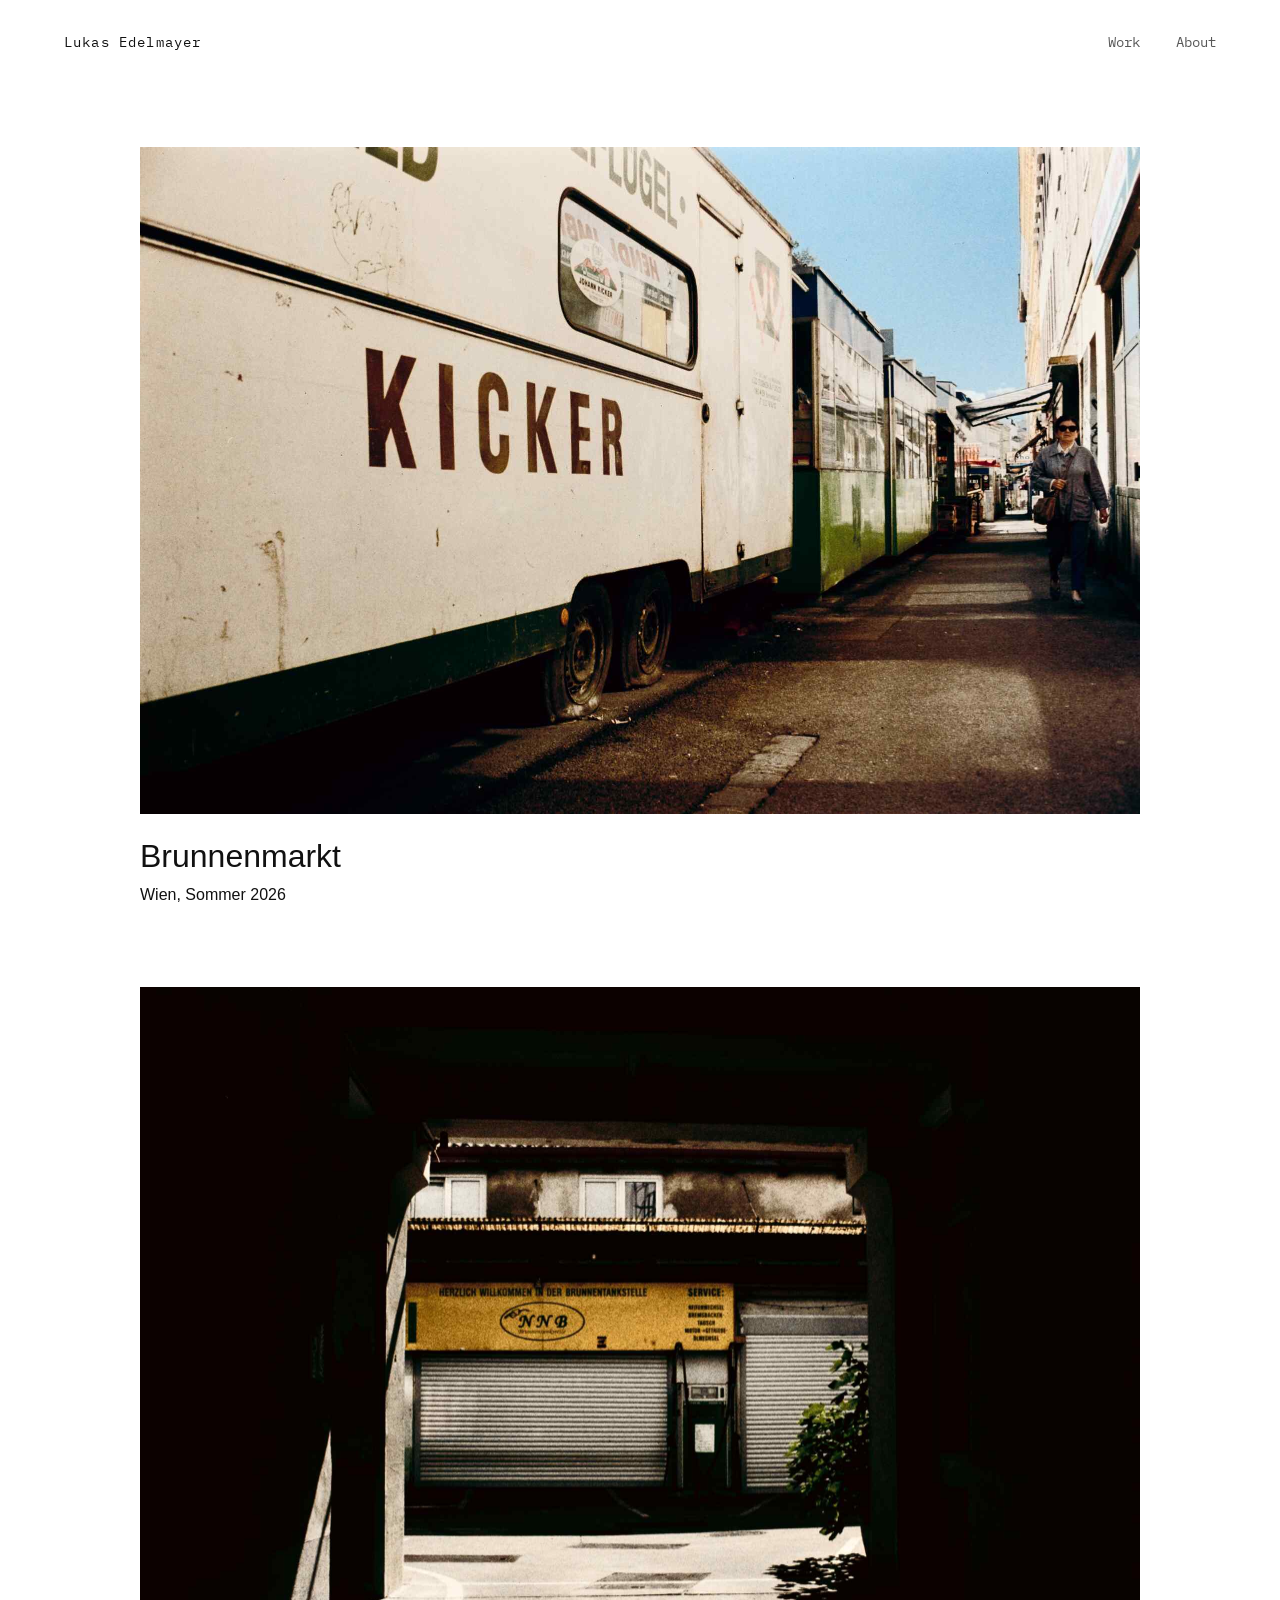
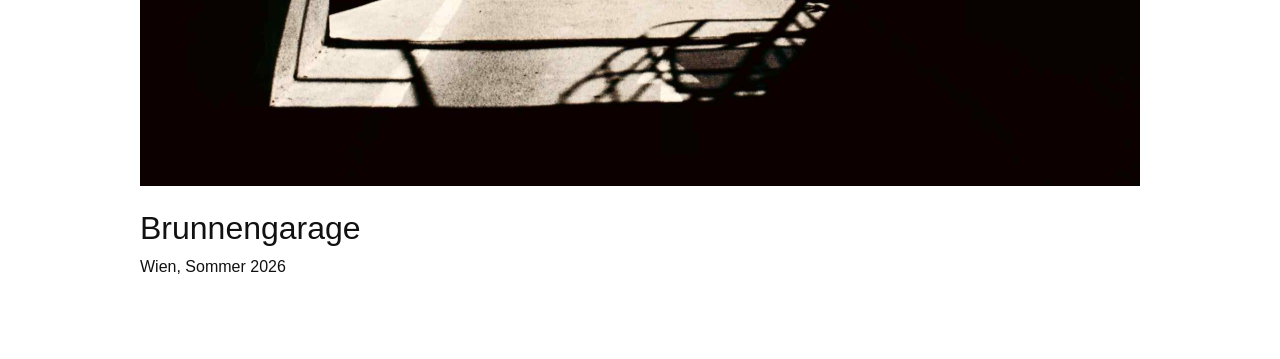
==== index.html @ fc18a234 "Brunnengarager" ====
<!DOCTYPE html>
<html lang="de">
<head>
    <meta charset="UTF-8">
    <meta name="viewport" content="width=device-width, initial-scale=1.0">

    <title>Lukas Edelmayer Fotografie   </title>

    <link rel="preconnect" href="https://fonts.googleapis.com">
    <link rel="preconnect" href="https://fonts.gstatic.com" crossorigin>

    <link href="https://fonts.googleapis.com/css2?family=IBM+Plex+Mono:wght@300;400;500&display=swap" rel="stylesheet">

    <link rel="stylesheet" href="css/style.css">
</head>



<body>

<header>
    <h1>Lukas Edelmayer</h1>

    <nav>
        <a href="#">Work</a>
        <a href="#">About</a>
    </nav>
</header>


<section class="project">
<div class="hero">
    <a href="Brunnenmarkt.html">
        <img src="images/hero.jpg" alt="Brunnenmarkt">
    </a>
</div>

<div class="project-info">
    <h2>Brunnenmarkt</h2>
    <p>
        Wien, Sommer 2026
    </p>
</div>
</section>

<section class="project">
<div class="hero">
    <a href="Brunnengarage.html">
        <img src="images/hero02.jpg" alt="Brunnengarage">
    </a>
</div>

<div class="project-info">
    <h2>Brunnengarage</h2>
    <p>
        Wien, Sommer 2026
    </p>
</div>
</section>

<script>
document.addEventListener('contextmenu', e => {
    e.preventDefault();
});

document.querySelectorAll('img').forEach(img => {
    img.setAttribute('draggable', 'false');

    img.addEventListener('dragstart', e => {
        e.preventDefault();
    });
});
</script>

</body>

</html>
---- css/style.css ----
* {
    margin: 0;
    padding: 0;
    box-sizing: border-box;
}

body {
    font-family: Helvetica, Arial, sans-serif;
    color: #111;
    background: #fff;
}

/* ---------- Header ---------- */

header {
    display: flex;
    justify-content: space-between;
    align-items: center;
    padding: 2rem 5vw;
}

header h1 {
    font-family: "IBM Plex Mono", monospace;
    font-size: 0.9rem;
    font-weight: 400;
    letter-spacing: 0.08em;
}

nav a {
    font-family: "IBM Plex Mono", monospace;
    font-size: 0.9rem;
    color: #111;
    text-decoration: none;
    opacity: 0.7;
    margin-left: 2rem;
    transition: opacity 0.2s ease;
}

nav a:hover {
    opacity: 1;
}

/* ---------- Allgemeine Bildregeln ---------- */

img {
    display: block;
    user-select: none;
    -webkit-user-drag: none;
}

/* ---------- Startseite ---------- */

.hero {
    width: min(1000px, 85%);
    margin: 4rem auto 1.5rem auto;
}

.hero img {
    width: 100%;
}

.project-info {
    width: min(1000px, 85%);
    margin: 0 auto 5rem auto;
}

.project-info h2 {
    font-size: 2rem;
    font-weight: 400;
    margin-bottom: 0.5rem;
}

.project-info p {
    font-size: 1rem;
    line-height: 1.5;
}

/* ---------- Intro / About ---------- */

.intro {
    width: min(800px, 85%);
    margin: 5rem auto 6rem auto;
}

.intro h2 {
    font-size: 2rem;
    font-weight: 400;
    margin-bottom: 0.75rem;
}

.intro p {
    font-size: 1rem;
    line-height: 1.7;
}

/* ---------- Projektseite ---------- */
.project-container {
    max-width: 900px;
    margin: 0 auto;
    padding: 2rem;
}

.project-header {
    margin-bottom: 4rem;
}

.gallery img {
    display: block;
    margin: 0 auto 3rem auto;
}

.landscape {
    width: 100%;
}

.portrait {
    width: auto;
    max-width: 80%;
    max-height: 85vh;
}

/* ---------- Links auf Bildern ---------- */

.hero a {
    display: block;
}

.hero img {
    transition: opacity 0.2s ease;
}

.hero a:hover img {
    opacity: 0.95;
}

@media (max-width: 768px) {

    .portrait {
        max-height: 80vh;
        max-width: 85%;
    }

}
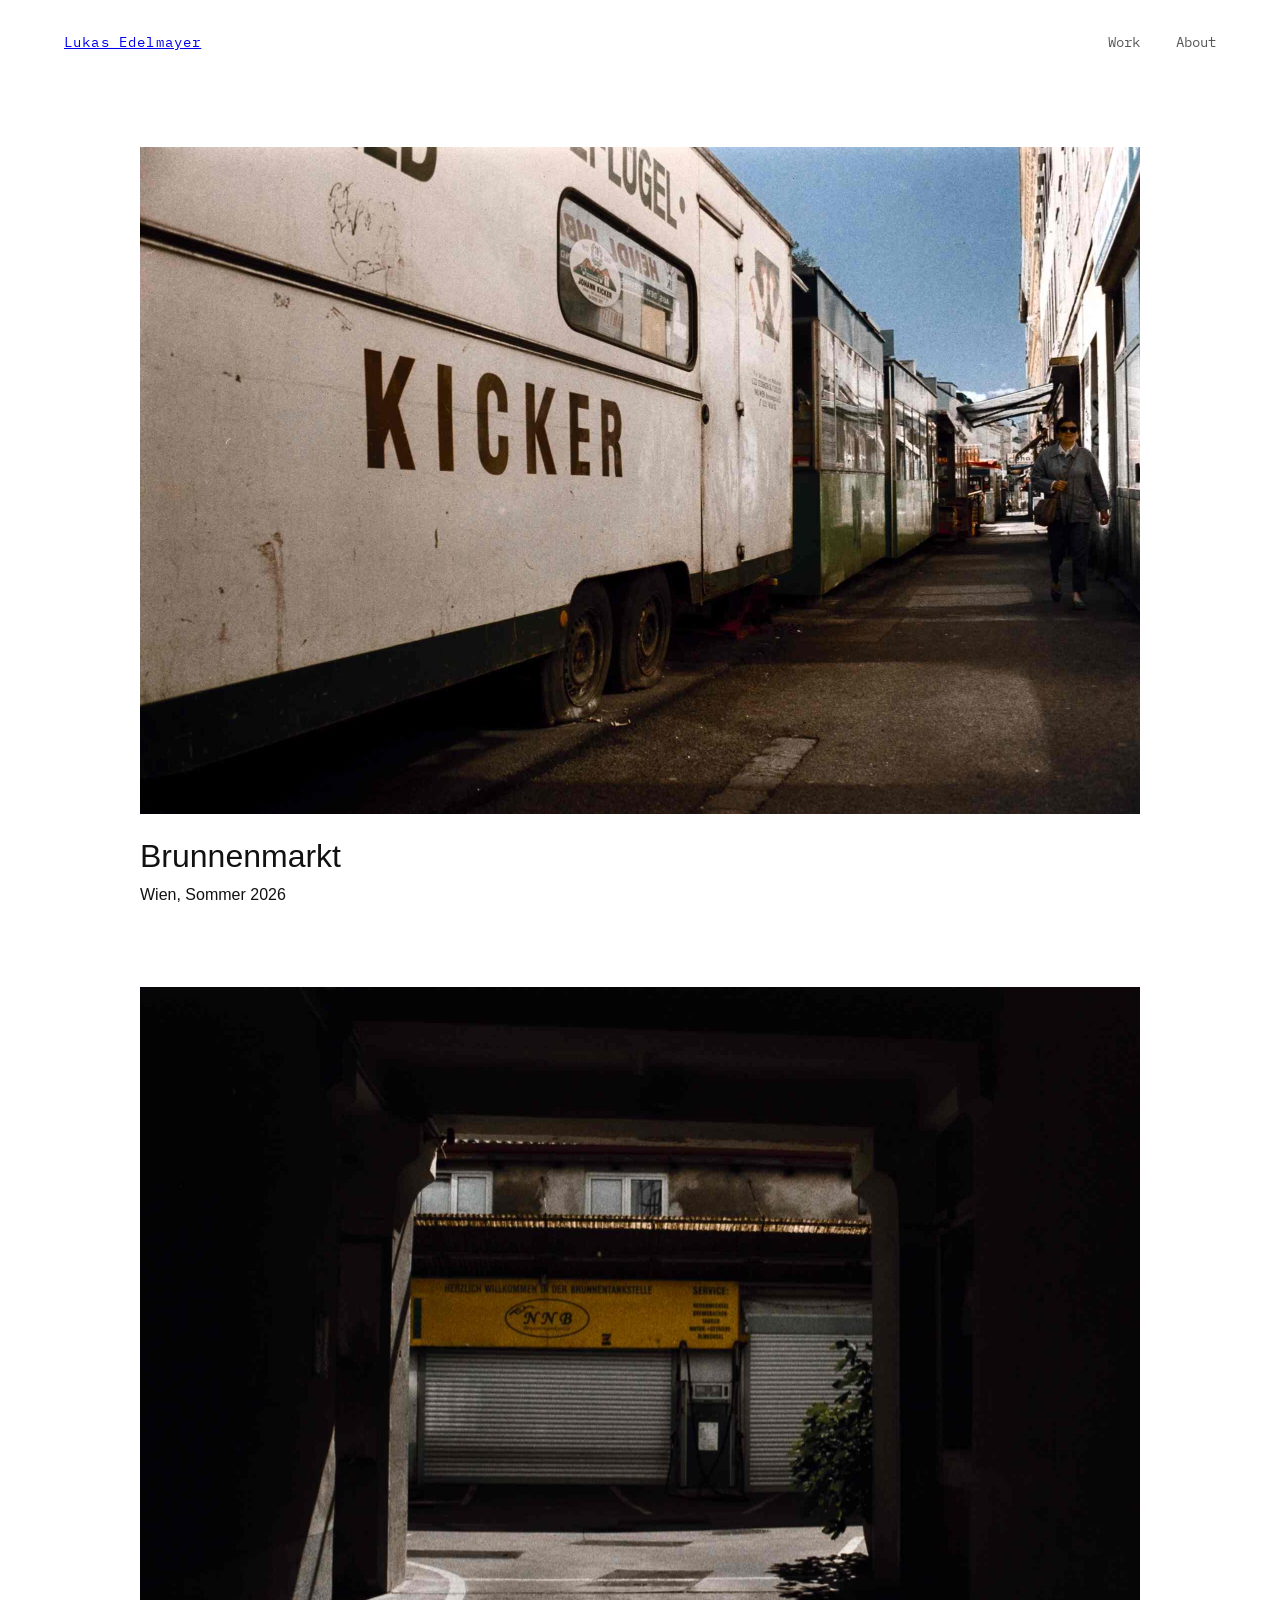
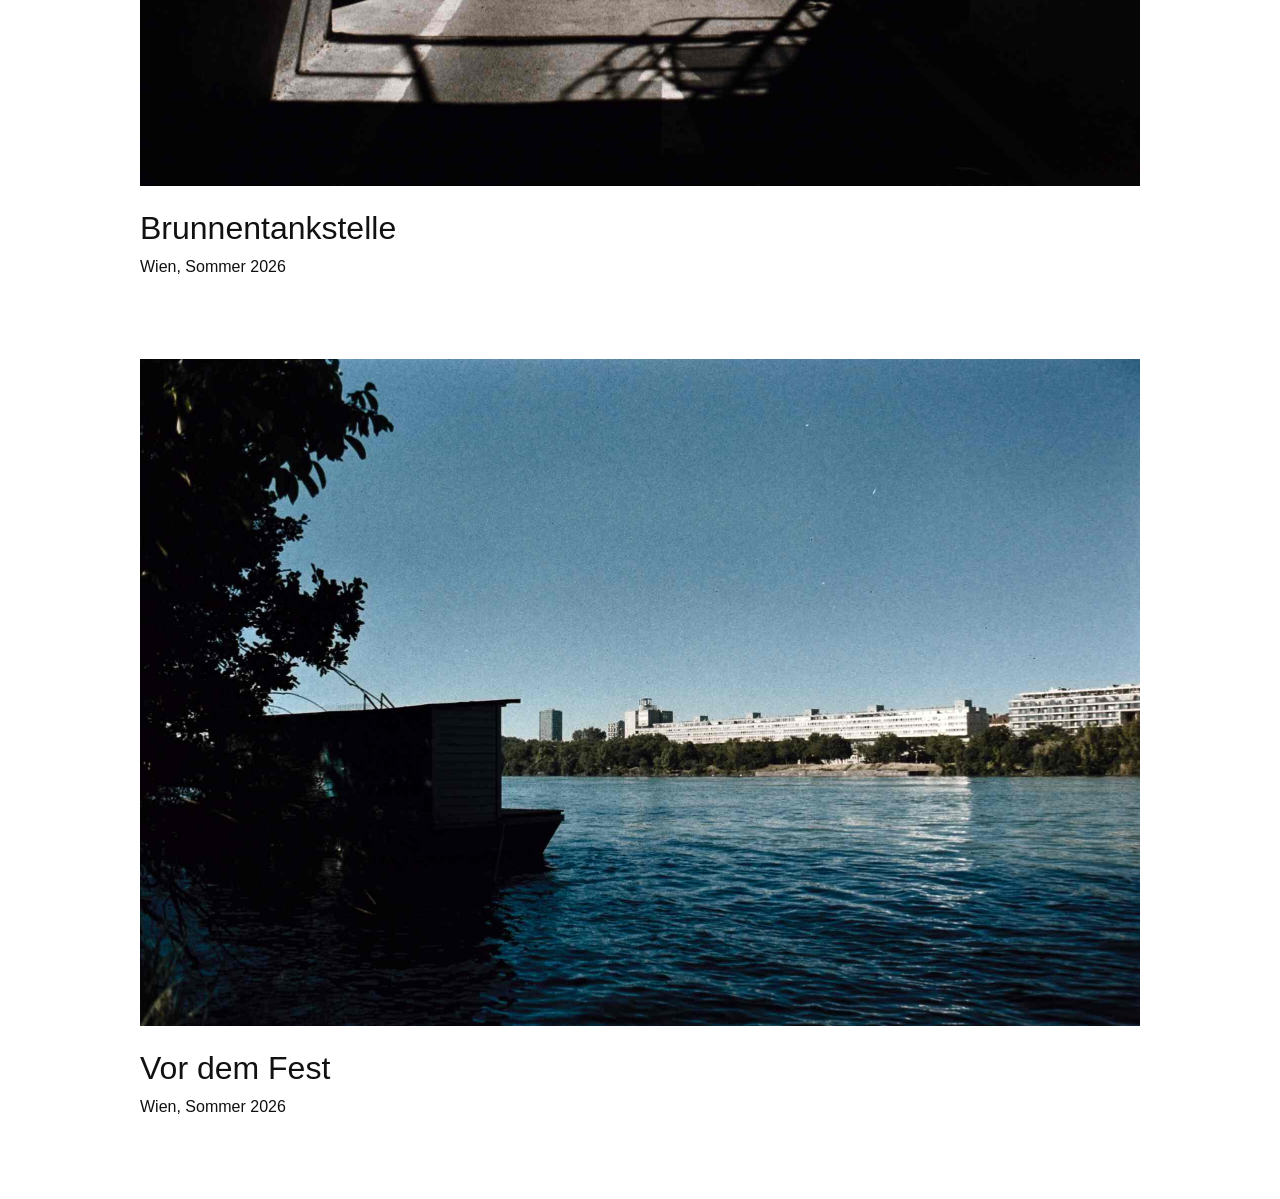
==== commit 3470c4ae: "VorDemFest" ====
--- a/index.html
+++ b/index.html
@@ -19,11 +19,13 @@
 <body>
 
 <header>
-    <h1>Lukas Edelmayer</h1>
+    <h1>
+        <a href="index.html">Lukas Edelmayer</a>
+    </h1>
 
     <nav>
-        <a href="#">Work</a>
-        <a href="#">About</a>
+        <a href="index.html">Work</a>
+        <a href="about.html">About</a>
     </nav>
 </header>
 
@@ -45,13 +47,28 @@
 
 <section class="project">
 <div class="hero">
-    <a href="Brunnengarage.html">
-        <img src="images/hero02.jpg" alt="Brunnengarage">
+    <a href="Brunnentankstelle.html">
+        <img src="images/hero02.jpg" alt="Brunnentankstelle">
     </a>
 </div>
 
 <div class="project-info">
-    <h2>Brunnengarage</h2>
+    <h2>Brunnentankstelle</h2>
+    <p>
+        Wien, Sommer 2026
+    </p>
+</div>
+</section>
+
+<section class="project">
+<div class="hero">
+    <a href="VorDemFest.html">
+        <img src="images/20260625_DSCF4944.jpg" alt="Vor dem Fest">
+    </a>
+</div>
+
+<div class="project-info">
+    <h2>Vor dem Fest</h2>
     <p>
         Wien, Sommer 2026
     </p>
